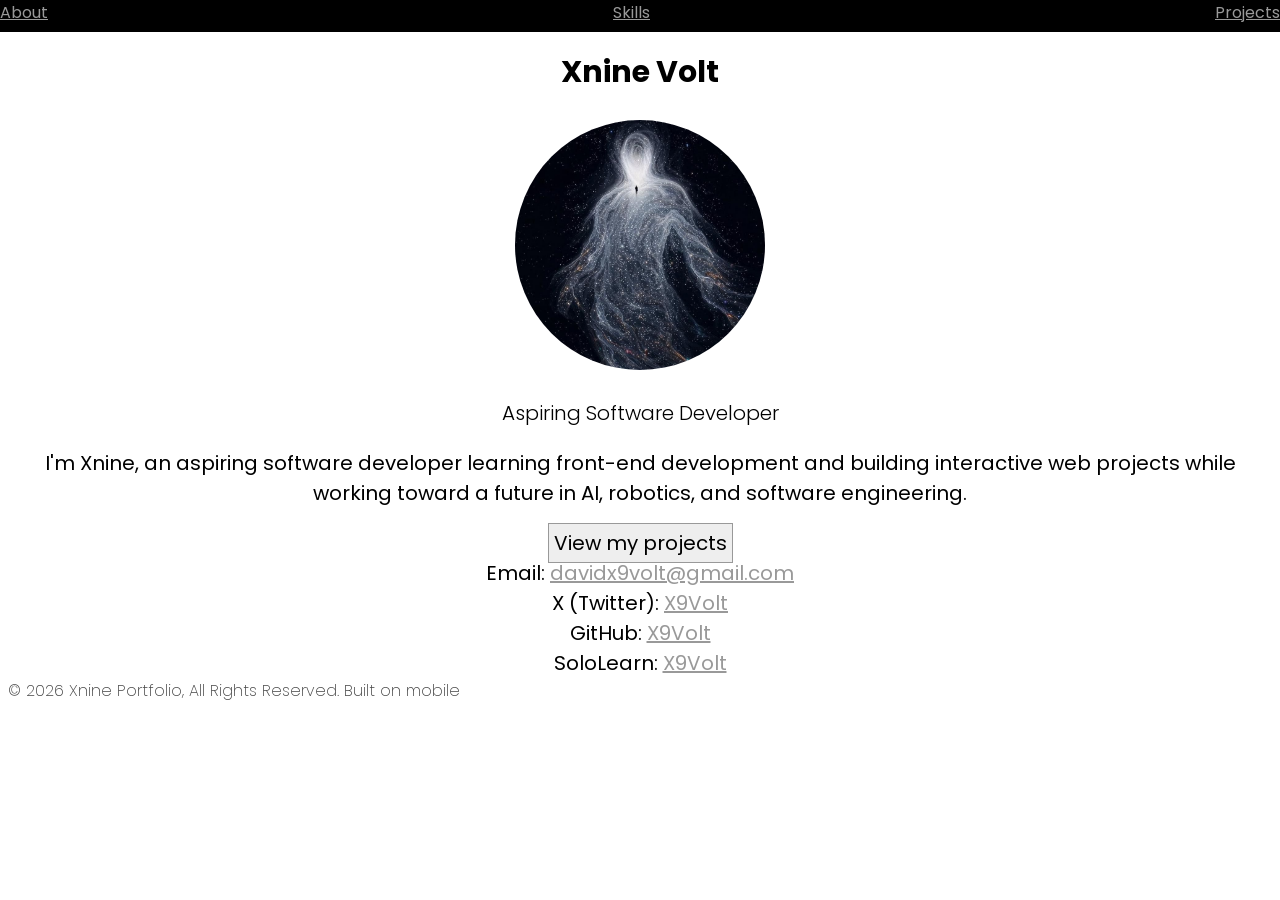
==== index.html @ 0317b636 "Add files via upload" ====
<!DOCTYPE html>

<html>
<head>
  <meta http-equiv="CONTENT-TYPE" content="text/html; charset=UTF-8">
  <link href="https://fonts.googleapis.com/css2?family=Poppins:wght@100;200;300;400;600;700&display=swap" rel="stylesheet">
  <link rel="stylesheet" href="style.css"/>
  <title>Xnine Portfolio</title>
</head>
<body>
  <header>
    <nav>
      <a href="about.html" class="link">About</a>
      <a href="skills.html" class="link">Skills</a>
      <a href="projects.html" class="link">Projects</a>
    </nav>
  </header>
  <main id="homebody">
    <section>
      <h1 id="name">
        Xnine Volt
      </h1>
      <img src="mypic.jpg" id="mypic" alt="Portrait of Xnine Volt">
      <h3 id="intro">Aspiring Software Developer</h3>
      <p>I'm Xnine, an aspiring software developer learning front-end development and building interactive web projects while working toward a future in AI, robotics, and software engineering.</p>
      <a href="projects.html" id="viewlink">View my projects</a>
    </section>
  
    <section id="contact">
      <span>Email: <a href="mailto:davidx9volt@gmail.com">davidx9volt@gmail.com</a></span><br>
      <span>X (Twitter): <a href="https://x.com/xninevolt" target="_blank" rel="noopener">X9Volt</a></span><br>
      <span>GitHub: <a href="https://github.com/X9Volt" target="_blank" rel="noopener">X9Volt</a></span><br>
      <span>SoloLearn: <a href="https://www.sololearn.com/profile/35842480/?ref=app" target="_blank" rel="noopener">X9Volt</a></span>
    </section>
  </main>
  <footer>
    <span>&copy; 2026 Xnine Portfolio, All Rights Reserved.
    </span>
    <span>Built on mobile</span>
  </footer>
</body>
</html>
---- style.css ----
body{
  position: relative;
  font-family: poppins;
}
#mypic{
  width: 250px;
  border-radius: 50%
}
footer{
  color: #444;
  font-weight: 200;
}
#homebody{
  text-align: center;
  font-size: 20px;
}
nav{
  display: flex;
  flex-direction: row;
  justify-content: space-between;
  background-color: #000;
  padding-bottom: 7px;
  position: fixed;
  width: 100%;
  top: 0;
  left: 0;
}
a{
  color: #999;
}
main{
  margin-top: 50px;
}
#viewlink{
  color: #000;
  text-decoration: none;
  border: solid 0.1px #999;
  background-color: #eee;
  padding: 5px;
}
#intro{
  font-weight: 300;
  font-size: 20px;
}
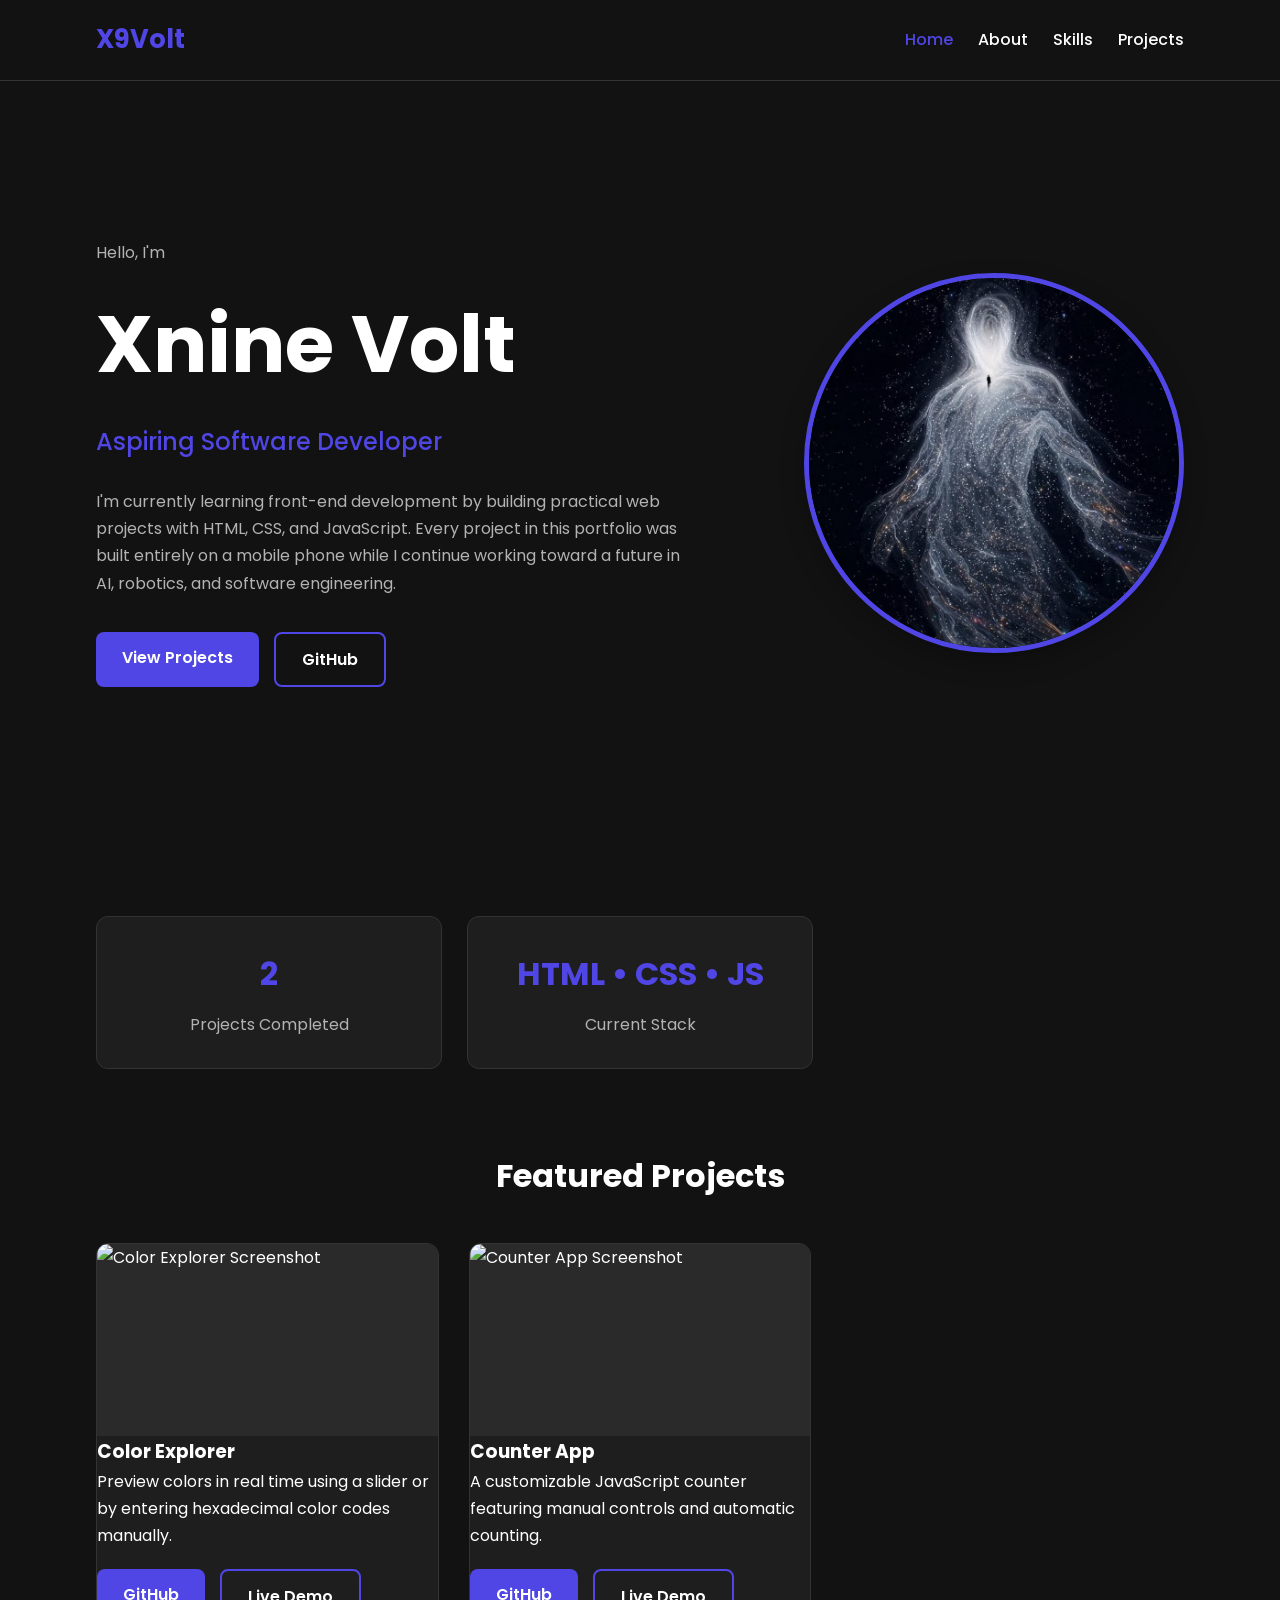
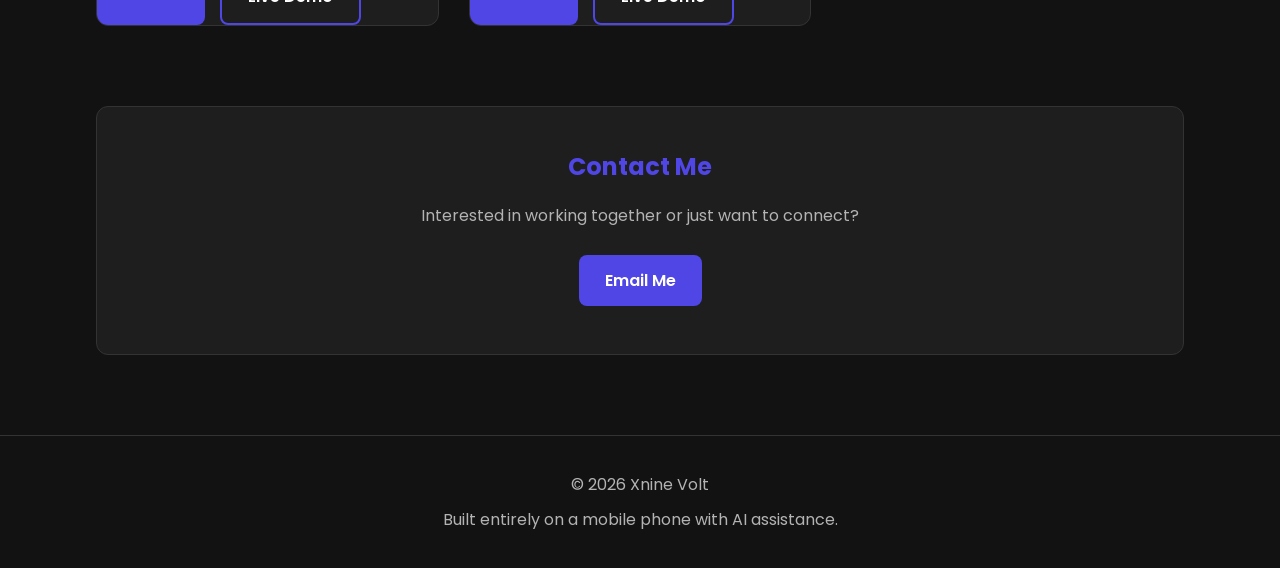
==== commit 6cf1dfa6: "Add files via upload" ====
--- a/index.html
+++ b/index.html
@@ -1,42 +1,308 @@
 <!DOCTYPE html>
-
-<html>
+<html lang="en">
+
 <head>
-  <meta http-equiv="CONTENT-TYPE" content="text/html; charset=UTF-8">
-  <link href="https://fonts.googleapis.com/css2?family=Poppins:wght@100;200;300;400;600;700&display=swap" rel="stylesheet">
-  <link rel="stylesheet" href="style.css"/>
-  <title>Xnine Portfolio</title>
+
+    <meta charset="UTF-8">
+    <meta name="viewport" content="width=device-width, initial-scale=1.0">
+
+    <title>Xnine Volt | Portfolio</title>
+
+    <link rel="preconnect" href="https://fonts.googleapis.com">
+    <link rel="preconnect" href="https://fonts.gstatic.com" crossorigin>
+
+    <link href="https://fonts.googleapis.com/css2?family=Poppins:wght@300;400;500;600;700&display=swap" rel="stylesheet">
+
+    <link rel="stylesheet" href="style.css">
+
 </head>
+
 <body>
-  <header>
-    <nav>
-      <a href="about.html" class="link">About</a>
-      <a href="skills.html" class="link">Skills</a>
-      <a href="projects.html" class="link">Projects</a>
-    </nav>
-  </header>
-  <main id="homebody">
-    <section>
-      <h1 id="name">
-        Xnine Volt
-      </h1>
-      <img src="mypic.jpg" id="mypic" alt="Portrait of Xnine Volt">
-      <h3 id="intro">Aspiring Software Developer</h3>
-      <p>I'm Xnine, an aspiring software developer learning front-end development and building interactive web projects while working toward a future in AI, robotics, and software engineering.</p>
-      <a href="projects.html" id="viewlink">View my projects</a>
-    </section>
-  
-    <section id="contact">
-      <span>Email: <a href="mailto:davidx9volt@gmail.com">davidx9volt@gmail.com</a></span><br>
-      <span>X (Twitter): <a href="https://x.com/xninevolt" target="_blank" rel="noopener">X9Volt</a></span><br>
-      <span>GitHub: <a href="https://github.com/X9Volt" target="_blank" rel="noopener">X9Volt</a></span><br>
-      <span>SoloLearn: <a href="https://www.sololearn.com/profile/35842480/?ref=app" target="_blank" rel="noopener">X9Volt</a></span>
-    </section>
-  </main>
-  <footer>
-    <span>&copy; 2026 Xnine Portfolio, All Rights Reserved.
-    </span>
-    <span>Built on mobile</span>
-  </footer>
+
+    <!-- =======================
+            HEADER
+    ======================== -->
+
+    <header>
+
+        <nav>
+
+            <a href="index.html" class="logo">
+                X9Volt
+            </a>
+
+            <ul class="nav-links">
+
+                <li>
+                    <a href="index.html" class="active">
+                        Home
+                    </a>
+                </li>
+
+                <li>
+                    <a href="about.html">
+                        About
+                    </a>
+                </li>
+
+                <li>
+                    <a href="skills.html">
+                        Skills
+                    </a>
+                </li>
+
+                <li>
+                    <a href="projects.html">
+                        Projects
+                    </a>
+                </li>
+
+            </ul>
+
+        </nav>
+
+    </header>
+
+    <!-- =======================
+            HERO
+    ======================== -->
+
+    <main>
+
+        <section class="hero">
+
+            <div class="hero-text">
+
+                <p class="intro">
+                    Hello, I'm
+                </p>
+
+                <h1>
+                    Xnine Volt
+                </h1>
+
+                <h2>
+                    Aspiring Software Developer
+                </h2>
+
+                <p class="description">
+
+                    I'm currently learning front-end development by building practical web projects with HTML, CSS, and JavaScript.
+
+                    Every project in this portfolio was built entirely on a mobile phone while I continue working toward a future in AI, robotics, and software engineering.
+
+                </p>
+
+                <div class="hero-buttons">
+
+                    <a href="projects.html" class="btn">
+                        View Projects
+                    </a>
+
+                    <a href="https://github.com/X9Volt"
+                        target="_blank"
+                        class="btn secondary">
+
+                        GitHub
+
+                    </a>
+
+                </div>
+
+            </div>
+
+            <div class="hero-image">
+
+                <img
+                    src="mypic.jpg"
+                    alt="Portrait of Xnine Volt">
+
+            </div>
+
+        </section>
+
+        <!-- =======================
+            QUICK STATS
+        ======================== -->
+
+        <section class="stats">
+
+            <div class="stat-card">
+
+                <h3>
+                    2
+                </h3>
+
+                <p>
+                    Projects Completed
+                </p>
+
+            </div>
+
+            <div class="stat-card">
+
+                <h3>
+                    HTML • CSS • JS
+                </h3>
+
+                <p>
+                    Current Stack
+                </p>
+
+            </div>
+
+
+
+        </section>
+
+        <!-- =======================
+            FEATURED PROJECTS
+        ======================== -->
+
+        <section class="featured">
+
+            <h2>
+                Featured Projects
+            </h2>
+
+            <div class="project-grid">
+
+                <article class="project-card">
+
+                    <!-- Replace with screenshot -->
+
+                    <img
+                        src="images/color-explorer.png"
+                        alt="Color Explorer Screenshot"
+                        class="project-image">
+
+                    <h3>
+                        Color Explorer
+                    </h3>
+
+                    <p>
+
+                        Preview colors in real time using a slider or by entering hexadecimal color codes manually.
+
+                    </p>
+
+                    <div class="project-buttons">
+
+                        <a
+                            href="https://github.com/X9Volt/color-explorer"
+                            target="_blank"
+                            class="btn">
+
+                            GitHub
+
+                        </a>
+
+                        <a
+                            href="https://color-explorer-psi.vercel.app/"
+                            target="_blank"
+                            class="btn secondary">
+
+                            Live Demo
+
+                        </a>
+
+                    </div>
+
+                </article>
+
+                <article class="project-card">
+
+                    <!-- Replace with screenshot -->
+
+                    <img
+                        src="images/counter-app.png"
+                        alt="Counter App Screenshot"
+                        class="project-image">
+
+                    <h3>
+                        Counter App
+                    </h3>
+
+                    <p>
+
+                        A customizable JavaScript counter featuring manual controls and automatic counting.
+
+                    </p>
+
+                    <div class="project-buttons">
+
+                        <a
+                            href="https://github.com/X9Volt/Counter-app"
+                            target="_blank"
+                            class="btn">
+
+                            GitHub
+
+                        </a>
+
+                        <a
+                            href="https://counter-app-one-silk.vercel.app/"
+                            target="_blank"
+                            class="btn secondary">
+
+                            Live Demo
+
+                        </a>
+
+                    </div>
+
+                </article>
+
+            </div>
+
+        </section>
+        
+        <!-- =======================
+        CONTACT
+======================= -->
+
+<section class="contact">
+
+    <h2>
+        Contact Me
+    </h2>
+
+    <p>
+        Interested in working together or just want to connect?
+    </p>
+
+    <a href="mailto:davidx9volt@gmail.com" class="btn">
+
+        Email Me
+
+    </a>
+
+</section>
+
+    </main>
+
+    <!-- =======================
+            FOOTER
+    ======================== -->
+
+    <footer>
+
+        <p>
+
+            © 2026 Xnine Volt
+
+        </p>
+
+        <p>
+
+            Built entirely on a mobile phone with AI assistance.
+
+        </p>
+
+    </footer>
+
+    <script src="script.js"></script>
+
 </body>
-</html>
+
+</html>
--- a/style.css
+++ b/style.css
@@ -1,45 +1,889 @@
+/* ==========================================
+   XNINE VOLT PORTFOLIO V2
+   Part 1 - Foundation
+========================================== */
+
+/* ---------- Google Font ---------- */
+
+@import url('https://fonts.googleapis.com/css2?family=Poppins:wght@300;400;500;600;700&display=swap');
+
+/* ---------- CSS Variables ---------- */
+
+:root{
+
+    --bg-color:#121212;
+    --surface:#1E1E1E;
+
+    --primary:#4F46E5;
+    --primary-hover:#6366F1;
+
+    --text:#FFFFFF;
+    --text-secondary:#B3B3B3;
+
+    --border:#333333;
+
+    --shadow:0 10px 25px rgba(0,0,0,.25);
+
+    --radius:12px;
+
+    --transition:.3s ease;
+
+}
+
+/* ---------- Reset ---------- */
+
+*{
+
+    margin:0;
+    padding:0;
+    box-sizing:border-box;
+
+}
+
+html{
+
+    scroll-behavior:smooth;
+
+}
+
 body{
-  position: relative;
-  font-family: poppins;
-}
-#mypic{
-  width: 250px;
-  border-radius: 50%
-}
+
+    font-family:"Poppins",sans-serif;
+
+    background:var(--bg-color);
+
+    color:var(--text);
+
+    line-height:1.7;
+
+}
+
+/* ---------- General ---------- */
+
+img{
+
+    display:block;
+
+    max-width:100%;
+
+}
+
+a{
+
+    text-decoration:none;
+
+}
+
+ul{
+
+    list-style:none;
+
+}
+
+main{
+
+    width:min(90%,1100px);
+
+    margin:auto;
+
+}
+
+.page{
+
+    padding:60px 0;
+
+}
+
+.page-title{
+
+    text-align:center;
+
+    font-size:2.5rem;
+
+    margin-bottom:15px;
+
+}
+
+.page-description{
+
+    text-align:center;
+
+    color:var(--text-secondary);
+
+    max-width:700px;
+
+    margin:0 auto 50px;
+
+}
+
+/* ==========================================
+                HEADER
+========================================== */
+
+header{
+
+    width:100%;
+
+    border-bottom:1px solid var(--border);
+
+    background:var(--bg-color);
+
+    position:sticky;
+
+    top:0;
+
+    z-index:1000;
+
+}
+
+nav{
+
+    width:min(90%,1100px);
+
+    margin:auto;
+
+    display:flex;
+
+    justify-content:space-between;
+
+    align-items:center;
+
+    padding:18px 0;
+
+}
+
+.logo{
+
+    font-size:1.6rem;
+
+    font-weight:700;
+
+    color:var(--primary);
+
+}
+
+.nav-links{
+
+    display:flex;
+
+    gap:25px;
+
+}
+
+.nav-links a{
+
+    color:var(--text);
+
+    font-weight:500;
+
+    transition:var(--transition);
+
+}
+
+.nav-links a:hover{
+
+    color:var(--primary);
+
+}
+
+.active{
+
+    color:var(--primary)!important;
+
+}
+
+/* ==========================================
+                HERO
+========================================== */
+
+.hero{
+
+    min-height:90vh;
+
+    display:flex;
+
+    flex-direction:column-reverse;
+
+    justify-content:center;
+
+    align-items:center;
+
+    gap:45px;
+
+}
+
+.hero-text{
+
+    text-align:center;
+
+}
+
+.intro{
+
+    color:var(--text-secondary);
+
+    margin-bottom:10px;
+
+}
+
+.hero h1{
+
+    font-size:3.3rem;
+
+    margin-bottom:10px;
+
+}
+
+.hero h2{
+
+    color:var(--primary);
+
+    font-weight:500;
+
+    margin-bottom:25px;
+
+}
+
+.description{
+
+    color:var(--text-secondary);
+
+    max-width:600px;
+
+}
+
+.hero-image img{
+
+    width:240px;
+
+    border-radius:50%;
+
+    border:5px solid var(--primary);
+
+    box-shadow:var(--shadow);
+
+}
+
+/* ==========================================
+                BUTTONS
+========================================== */
+
+.hero-buttons{
+
+    display:flex;
+
+    justify-content:center;
+
+    gap:15px;
+
+    margin-top:35px;
+
+    flex-wrap:wrap;
+
+}
+
+.btn{
+
+    display:inline-block;
+
+    background:var(--primary);
+
+    color:white;
+
+    padding:12px 26px;
+
+    border-radius:8px;
+
+    transition:var(--transition);
+
+    font-weight:600;
+
+}
+
+.btn:hover{
+
+    background:var(--primary-hover);
+
+    transform:translateY(-3px);
+
+}
+
+.secondary{
+
+    background:transparent;
+
+    border:2px solid var(--primary);
+
+}
+
+.secondary:hover{
+
+    background:var(--primary);
+
+}
+
+/* ==========================================
+                HOME STATS
+========================================== */
+
+.stats{
+
+    display:grid;
+
+    grid-template-columns:1fr;
+
+    gap:25px;
+
+    margin:70px 0;
+
+}
+
+.stat-card{
+
+    background:var(--surface);
+
+    border:1px solid var(--border);
+
+    border-radius:var(--radius);
+
+    padding:30px 20px;
+
+    text-align:center;
+
+    transition:var(--transition);
+
+}
+
+.stat-card:hover{
+
+    transform:translateY(-6px);
+
+    box-shadow:var(--shadow);
+
+}
+
+.stat-card h3{
+
+    font-size:2rem;
+
+    color:var(--primary);
+
+    margin-bottom:10px;
+
+}
+
+.stat-card p{
+
+    color:var(--text-secondary);
+
+}
+
+/* ==========================================
+                CARDS
+========================================== */
+
+.cards{
+
+    display:grid;
+
+    gap:25px;
+
+}
+
+.card{
+
+    background:var(--surface);
+
+    border:1px solid var(--border);
+
+    border-radius:var(--radius);
+
+    padding:30px;
+
+    transition:var(--transition);
+
+}
+
+.card:hover{
+
+    transform:translateY(-6px);
+
+    box-shadow:var(--shadow);
+
+}
+
+.card h2{
+
+    color:var(--primary);
+
+    margin-bottom:18px;
+
+}
+
+.card p{
+
+    color:var(--text-secondary);
+
+}
+
+.card ul{
+
+    padding-left:20px;
+
+}
+
+.card li{
+
+    margin-bottom:12px;
+
+    list-style:disc;
+
+}
+
+/* ==========================================
+            FEATURED PROJECTS
+========================================== */
+
+.featured{
+
+    margin:80px 0;
+
+}
+
+.featured h2{
+
+    text-align:center;
+
+    margin-bottom:40px;
+
+    font-size:2rem;
+
+}
+
+/* ==========================================
+            PROJECT GRID
+========================================== */
+
+.project-grid{
+
+    display:grid;
+
+    gap:30px;
+
+}
+
+.project-card{
+
+    background:var(--surface);
+
+    border:1px solid var(--border);
+
+    border-radius:var(--radius);
+
+    overflow:hidden;
+
+    transition:var(--transition);
+
+}
+
+.project-card:hover{
+
+    transform:translateY(-8px);
+
+    box-shadow:var(--shadow);
+
+}
+
+.project-image{
+
+    width:100%;
+
+    aspect-ratio:16/9;
+
+    object-fit:cover;
+
+    background:#2a2a2a;
+
+}
+
+/* Screenshot placeholder */
+
+.project-image-placeholder{
+
+    width:100%;
+
+    aspect-ratio:16/9;
+
+    display:flex;
+
+    justify-content:center;
+
+    align-items:center;
+
+    background:#2a2a2a;
+
+    color:var(--text-secondary);
+
+    font-size:.95rem;
+
+}
+
+.project-content{
+
+    padding:25px;
+
+}
+
+.project-content h2,
+
+.project-content h3{
+
+    margin-bottom:15px;
+
+    color:var(--primary);
+
+}
+
+.project-content p{
+
+    color:var(--text-secondary);
+
+    margin-bottom:15px;
+
+}
+
+.project-buttons{
+
+    display:flex;
+
+    gap:15px;
+
+    margin-top:20px;
+
+    flex-wrap:wrap;
+
+}
+
+/* ==========================================
+                FOOTER
+========================================== */
+
 footer{
-  color: #444;
-  font-weight: 200;
-}
-#homebody{
-  text-align: center;
-  font-size: 20px;
-}
-nav{
-  display: flex;
-  flex-direction: row;
-  justify-content: space-between;
-  background-color: #000;
-  padding-bottom: 7px;
-  position: fixed;
-  width: 100%;
-  top: 0;
-  left: 0;
-}
-a{
-  color: #999;
-}
+
+    border-top:1px solid var(--border);
+
+    text-align:center;
+
+    padding:35px 20px;
+
+    margin-top:80px;
+
+}
+
+footer p{
+
+    color:var(--text-secondary);
+
+}
+
+footer p:first-child{
+
+    margin-bottom:8px;
+
+}
+
+/* ==========================================
+          RESPONSIVE DESIGN
+========================================== */
+
+
+/* ---------- Tablet ---------- */
+
+@media(min-width:768px){
+
+    .hero{
+
+        flex-direction:row;
+
+        justify-content:space-between;
+
+        min-height:85vh;
+
+    }
+
+
+    .hero-text{
+
+        text-align:left;
+
+    }
+
+
+    .hero-buttons{
+
+        justify-content:flex-start;
+
+    }
+
+
+    .hero h1{
+
+        font-size:4rem;
+
+    }
+
+
+    .hero-image img{
+
+        width:320px;
+
+    }
+
+
+    .stats{
+
+        grid-template-columns:repeat(3,1fr);
+
+    }
+
+
+    .cards{
+
+        grid-template-columns:repeat(2,1fr);
+
+    }
+
+
+    .project-grid{
+
+        grid-template-columns:repeat(2,1fr);
+
+    }
+
+}
+
+
+/* ---------- Desktop ---------- */
+
+@media(min-width:1024px){
+
+    main{
+
+        width:min(85%,1200px);
+
+    }
+
+
+    nav{
+
+        width:min(85%,1200px);
+
+    }
+
+
+    .hero h1{
+
+        font-size:5rem;
+
+    }
+
+
+    .hero-image img{
+
+        width:380px;
+
+    }
+
+
+    .cards{
+
+        grid-template-columns:repeat(3,1fr);
+
+    }
+
+
+    .project-grid{
+
+        grid-template-columns:repeat(3,1fr);
+
+    }
+
+}
+
+
+/* ==========================================
+              EXTRA POLISH
+========================================== */
+
+
+/* Image Hover */
+
+.project-image{
+
+    transition:var(--transition);
+
+}
+
+
+.project-card:hover .project-image{
+
+    transform:scale(1.05);
+
+}
+
+
+/* Button Animation */
+
+.btn{
+
+    position:relative;
+
+    overflow:hidden;
+
+}
+
+
+.btn::after{
+
+    content:"";
+
+    position:absolute;
+
+    top:0;
+
+    left:-100%;
+
+    width:100%;
+
+    height:100%;
+
+    background:rgba(255,255,255,.15);
+
+    transition:.4s;
+
+}
+
+
+.btn:hover::after{
+
+    left:100%;
+
+}
+
+
+/* Smooth page appearance */
+
 main{
-  margin-top: 50px;
-}
-#viewlink{
-  color: #000;
-  text-decoration: none;
-  border: solid 0.1px #999;
-  background-color: #eee;
-  padding: 5px;
-}
-#intro{
-  font-weight: 300;
-  font-size: 20px;
-}
-
+
+    animation:fadeIn .6s ease;
+
+}
+
+
+@keyframes fadeIn{
+
+    from{
+
+        opacity:0;
+
+        transform:translateY(20px);
+
+    }
+
+
+    to{
+
+        opacity:1;
+
+        transform:translateY(0);
+
+    }
+
+}
+
+
+/* Better mobile navigation spacing */
+
+@media(max-width:600px){
+
+    nav{
+
+        flex-direction:column;
+
+        gap:15px;
+
+    }
+
+
+    .nav-links{
+
+        gap:15px;
+
+        flex-wrap:wrap;
+
+        justify-content:center;
+
+    }
+
+
+    .hero h1{
+
+        font-size:2.5rem;
+
+    }
+
+
+    .page-title{
+
+        font-size:2rem;
+
+    }
+
+
+    .card,
+
+    .project-content{
+
+        padding:20px;
+
+    }
+
+}
+
+/* ==========================================
+                CONTACT
+========================================== */
+
+.contact{
+
+    text-align:center;
+
+    background:var(--surface);
+
+    border:1px solid var(--border);
+
+    border-radius:var(--radius);
+
+    padding:40px 20px;
+
+    margin:80px 0;
+
+}
+
+
+.contact h2{
+
+    color:var(--primary);
+
+    margin-bottom:15px;
+
+}
+
+
+.contact p{
+
+    color:var(--text-secondary);
+
+    margin-bottom:25px;
+
+}
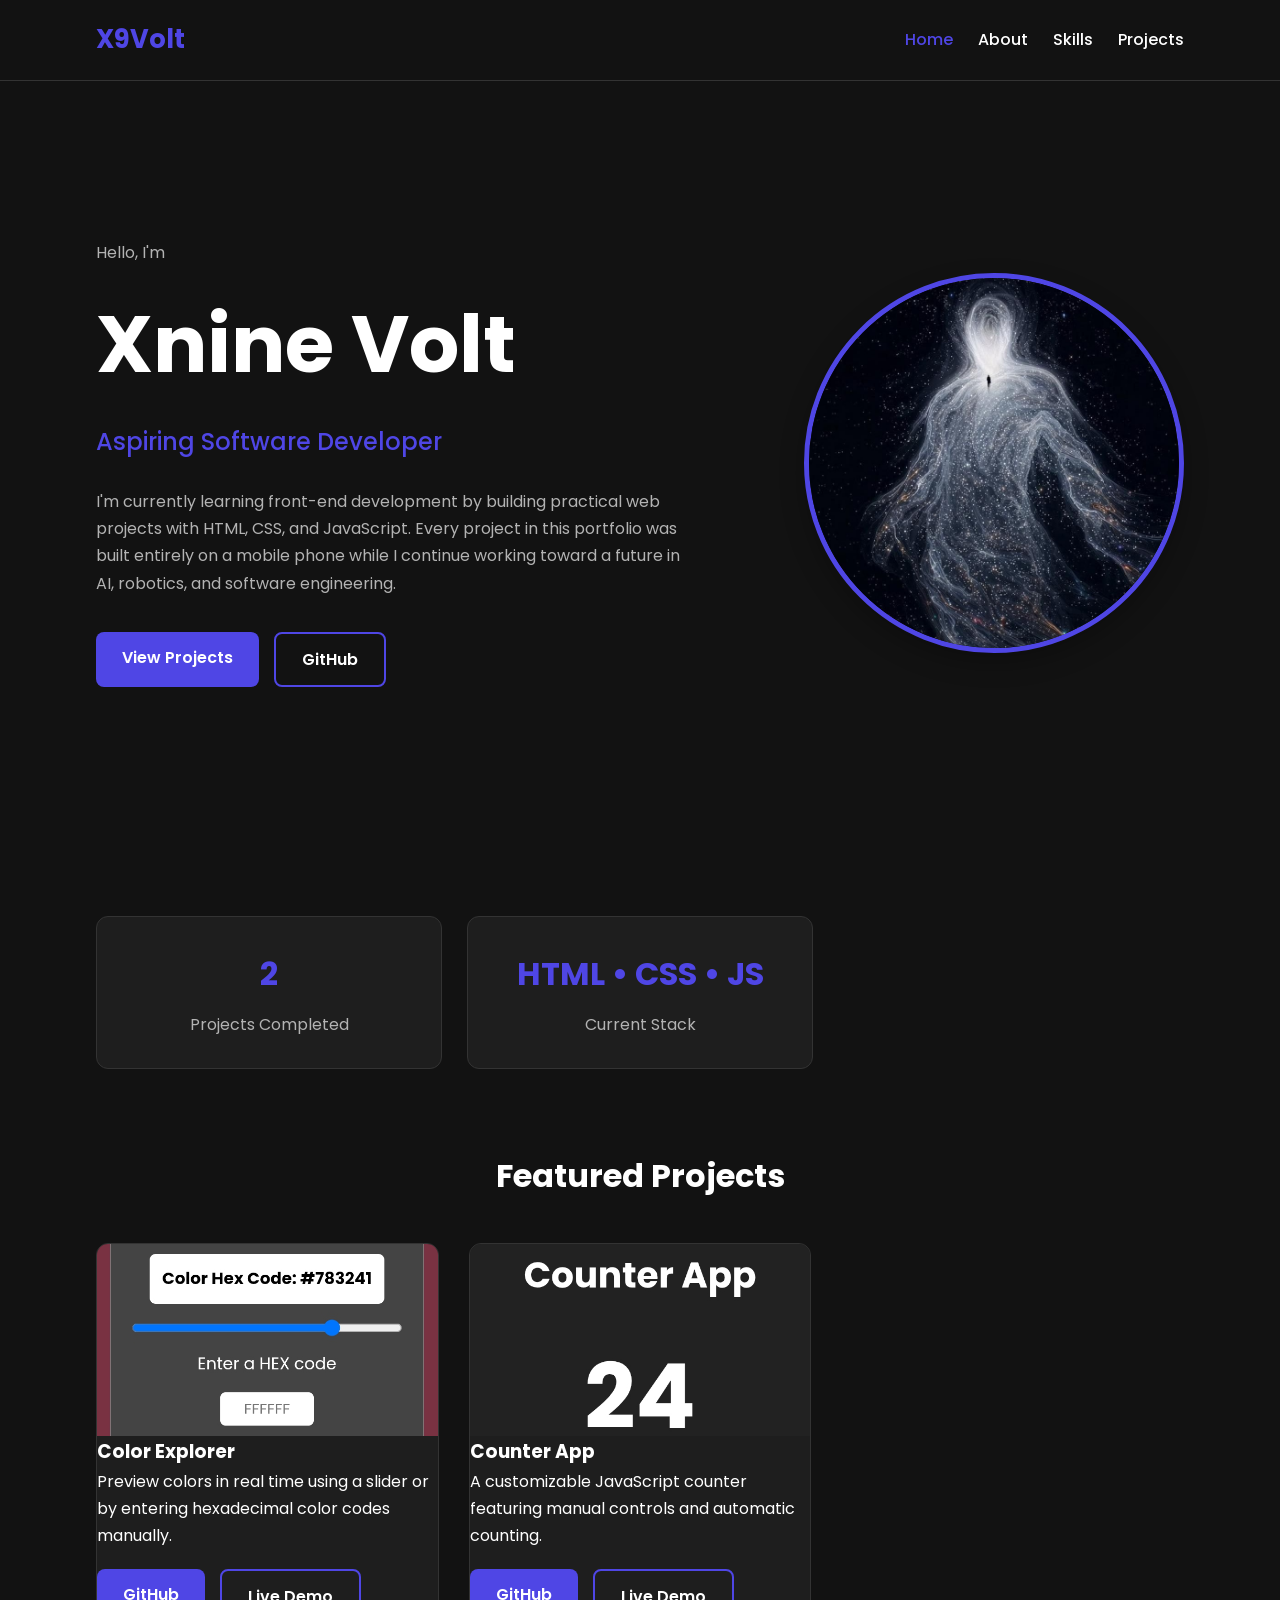
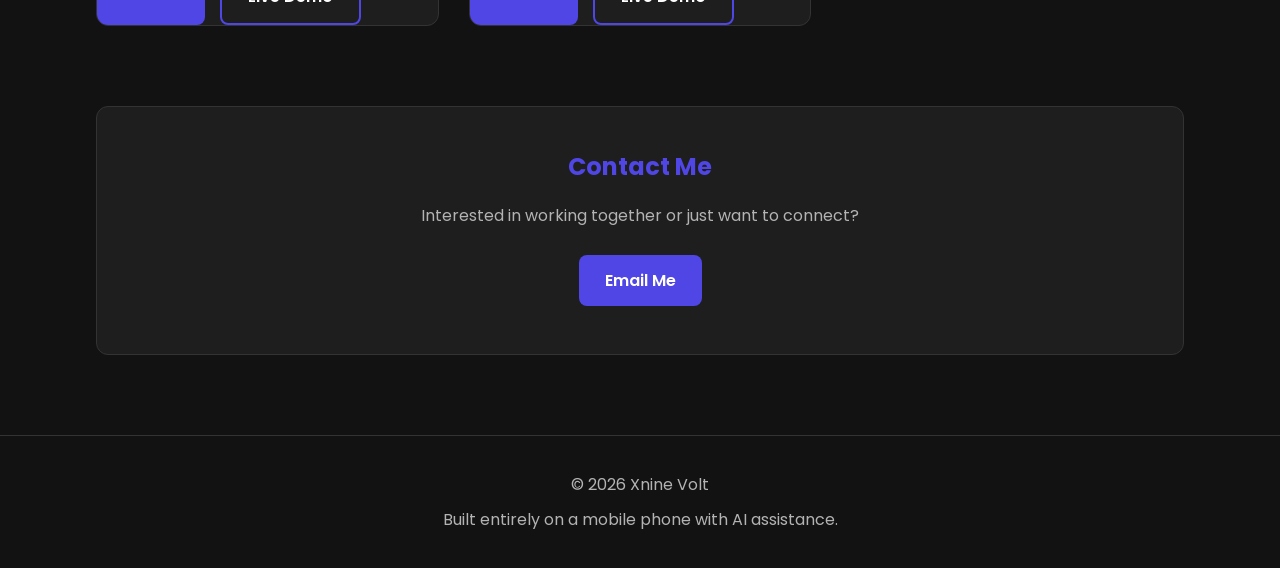
==== commit 2318cd00: "Update image source paths in index.html" ====
--- a/index.html
+++ b/index.html
@@ -172,7 +172,7 @@
                     <!-- Replace with screenshot -->
 
                     <img
-                        src="images/color-explorer.png"
+                        src="color-explorer.png"
                         alt="Color Explorer Screenshot"
                         class="project-image">
 
@@ -215,7 +215,7 @@
                     <!-- Replace with screenshot -->
 
                     <img
-                        src="images/counter-app.png"
+                        src="counter-app.png"
                         alt="Counter App Screenshot"
                         class="project-image">
 
@@ -305,4 +305,4 @@
 
 </body>
 
-</html>+</html>
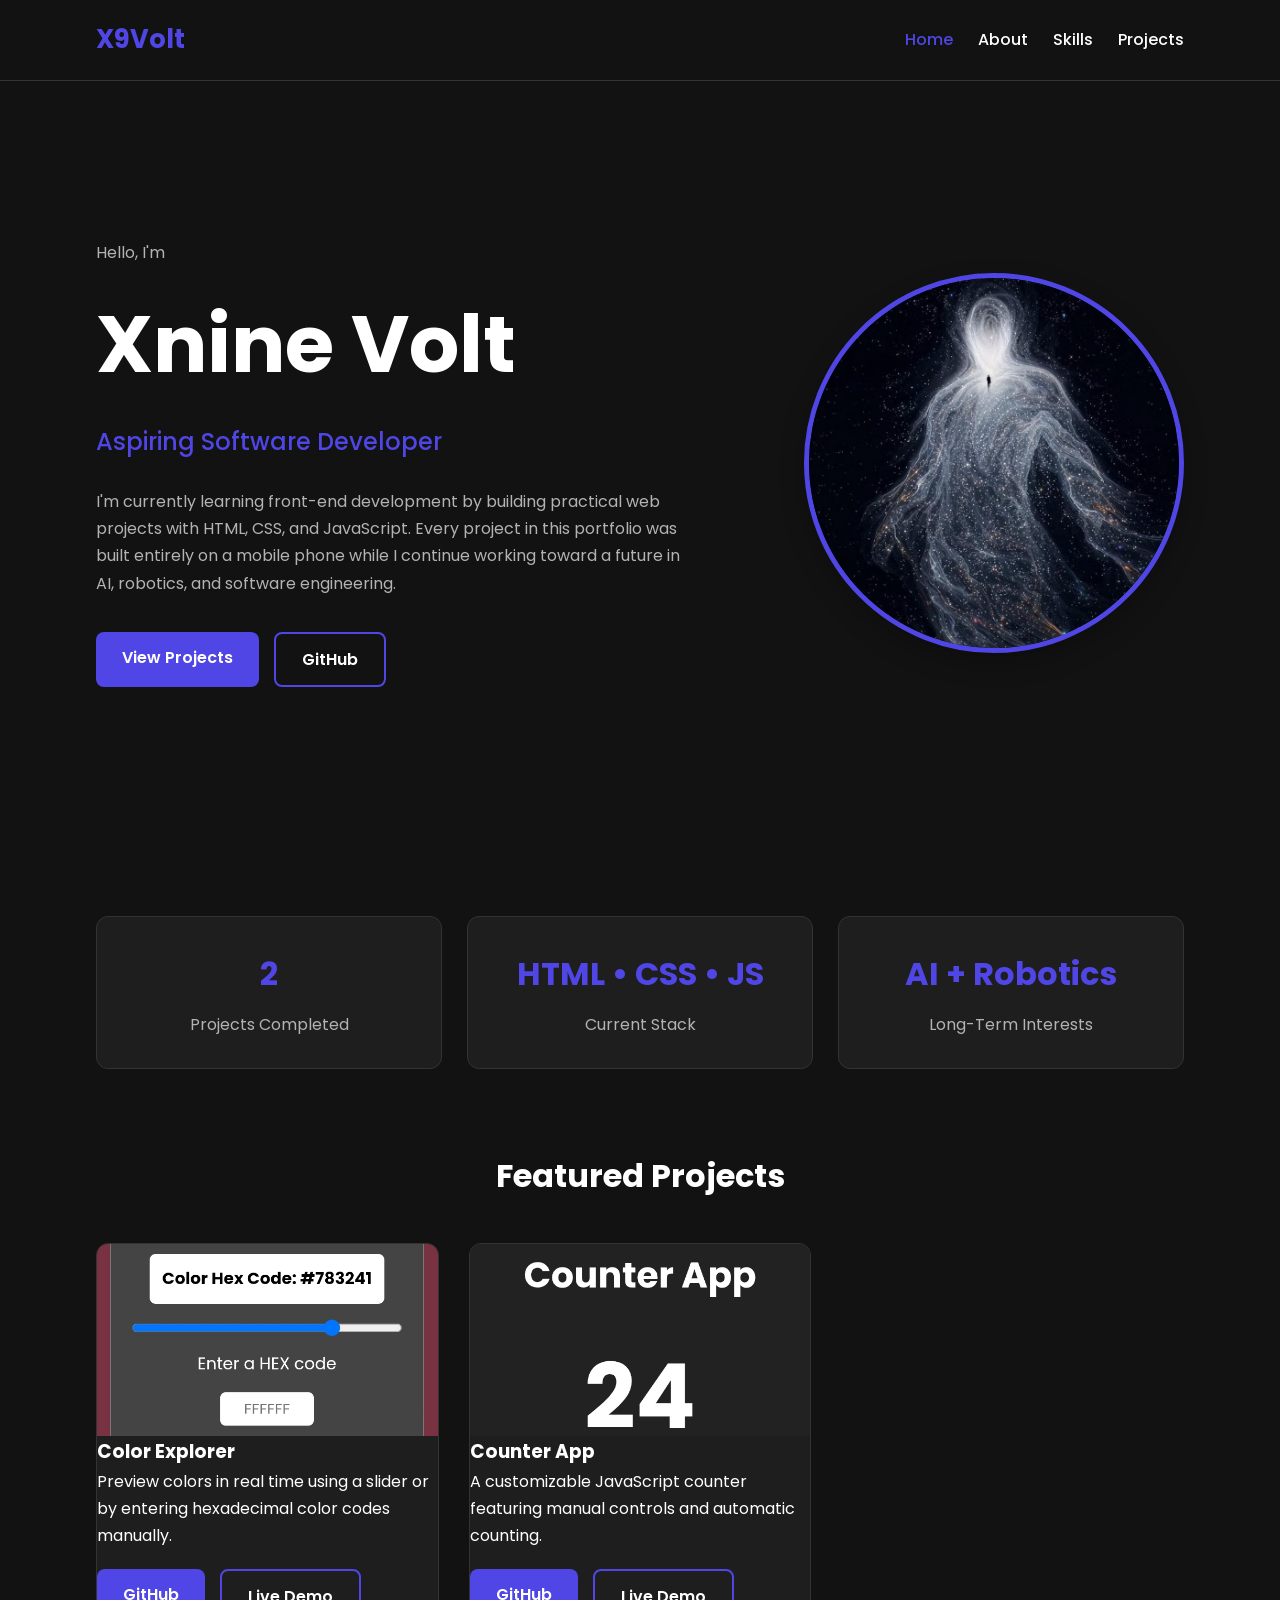
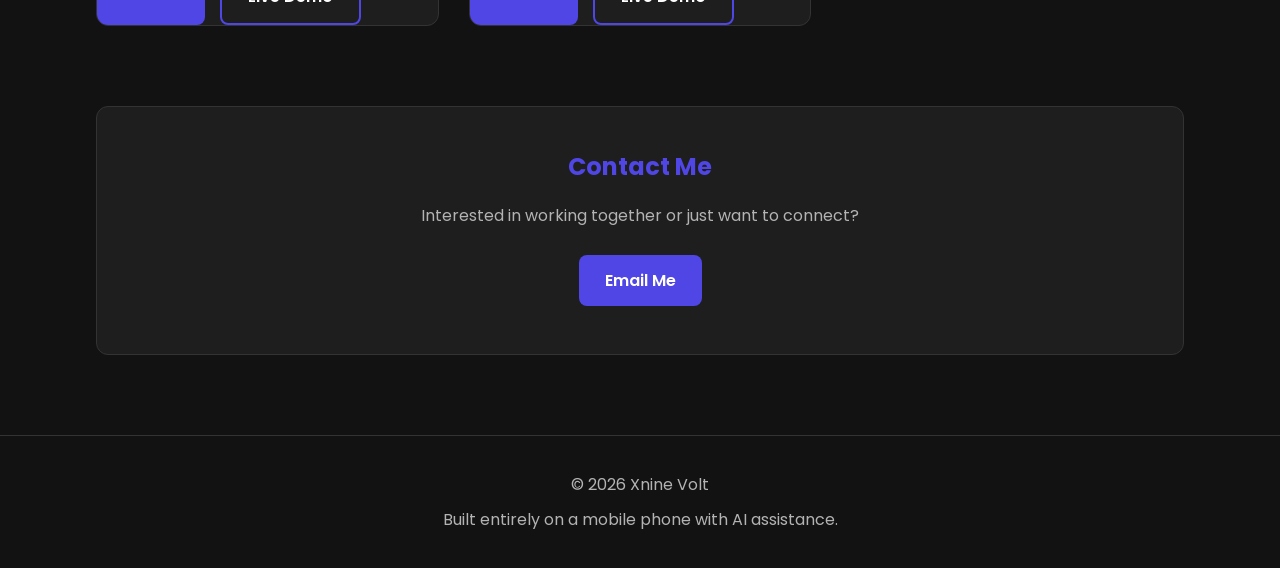
==== commit 50c035fa: "Add AI & Robotics section to index.html" ====
--- a/index.html
+++ b/index.html
@@ -151,7 +151,17 @@
 
             </div>
 
-
+            <div class="stat-card">
+
+    <h3>
+        AI + Robotics
+    </h3>
+
+    <p>
+        Long-Term Interests
+    </p>
+
+            </div>
 
         </section>
 
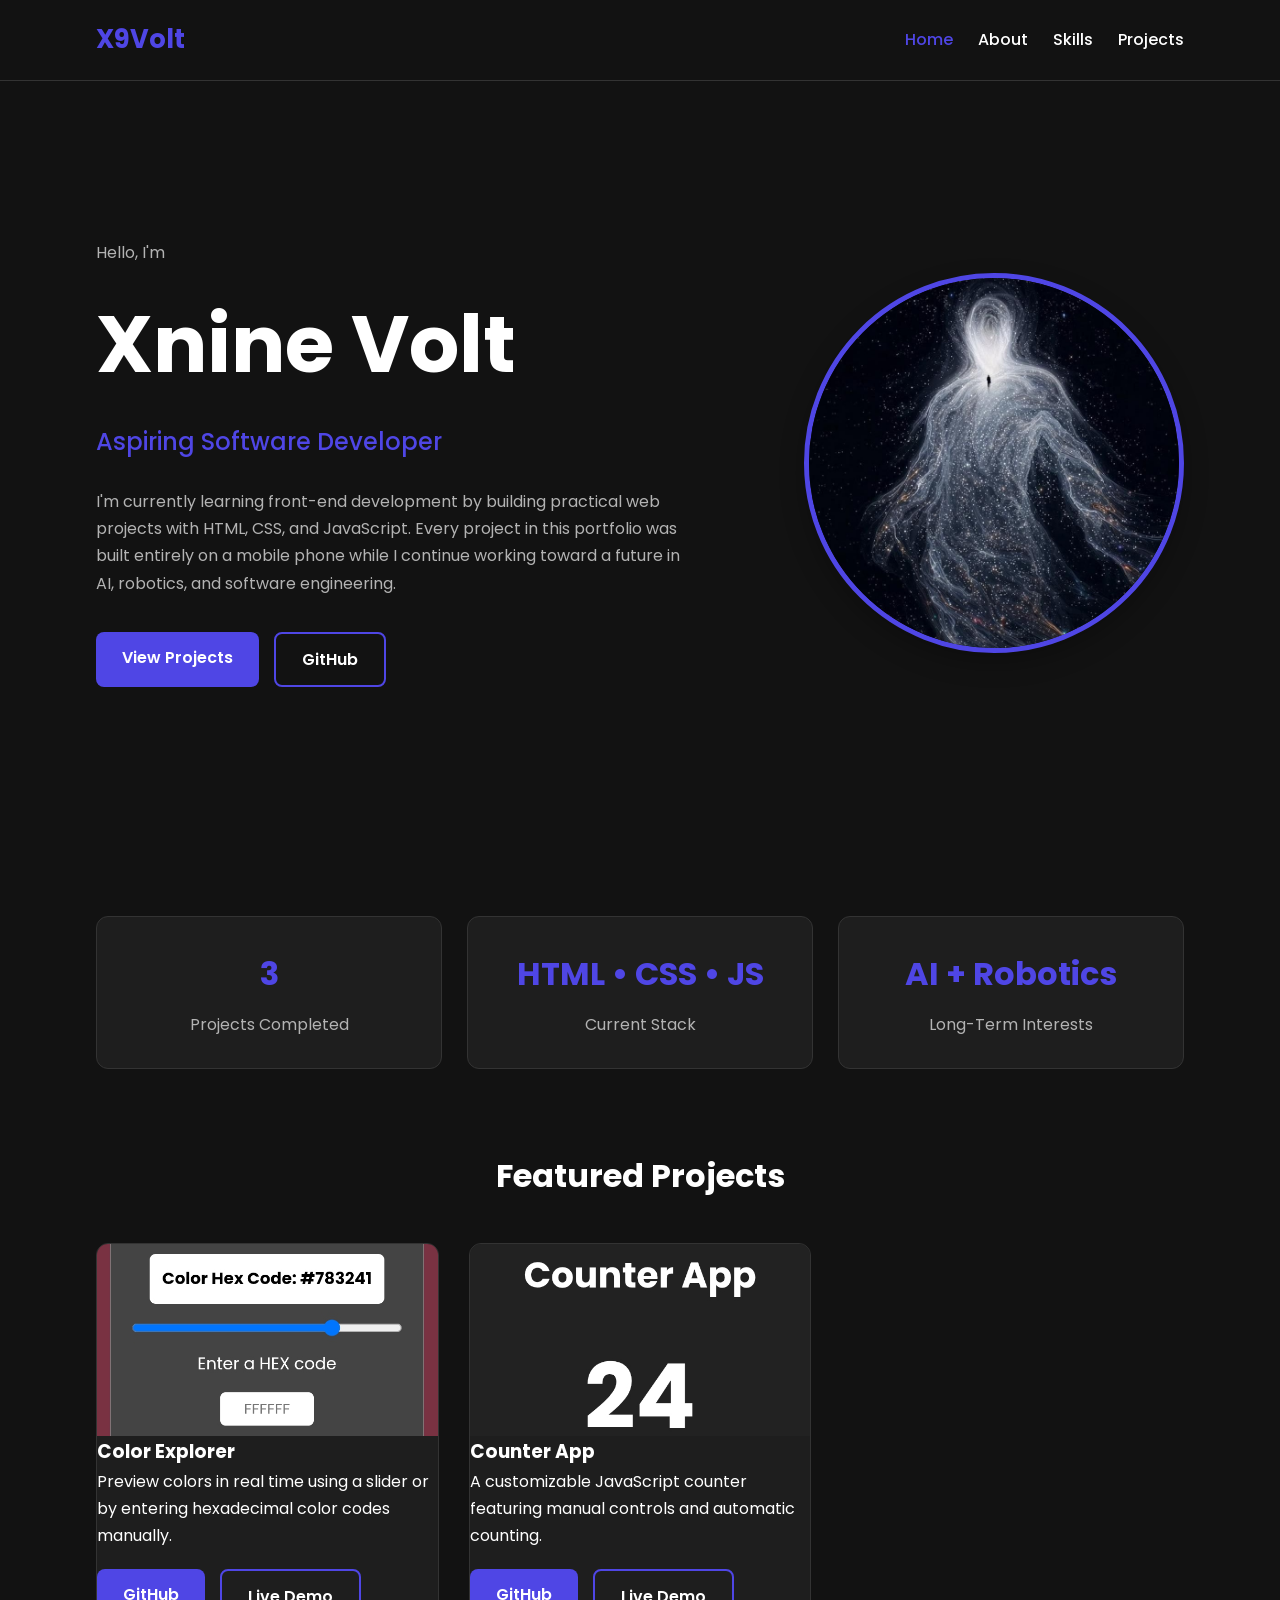
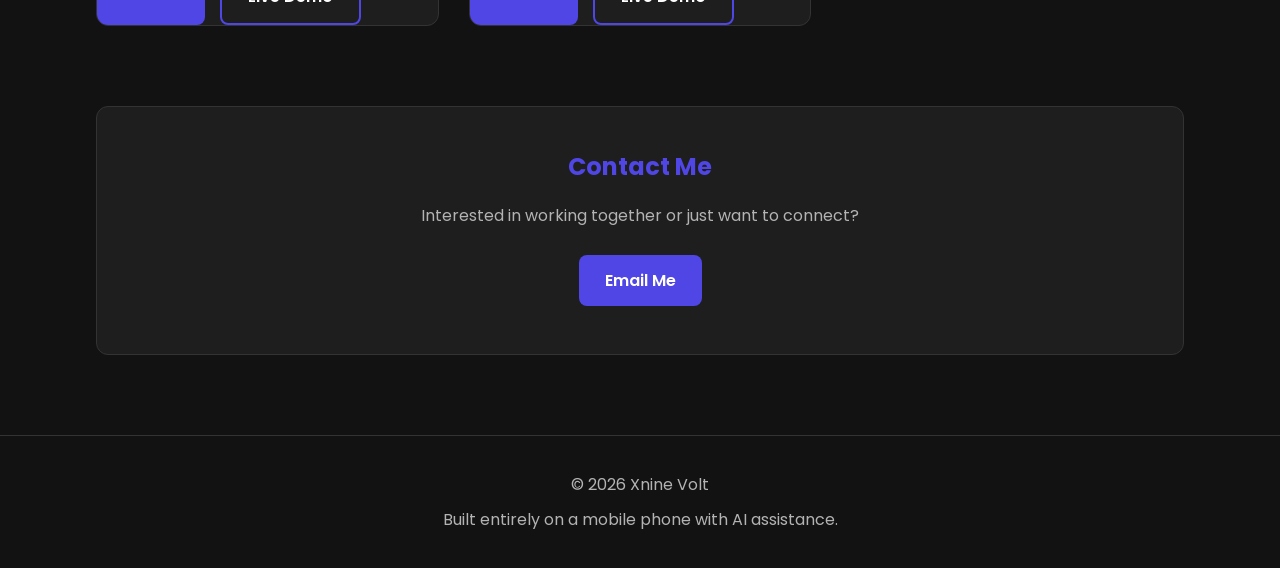
==== commit e92362a9: "Update projects completed count from 2 to 3" ====
--- a/index.html
+++ b/index.html
@@ -130,7 +130,7 @@
             <div class="stat-card">
 
                 <h3>
-                    2
+                    3
                 </h3>
 
                 <p>
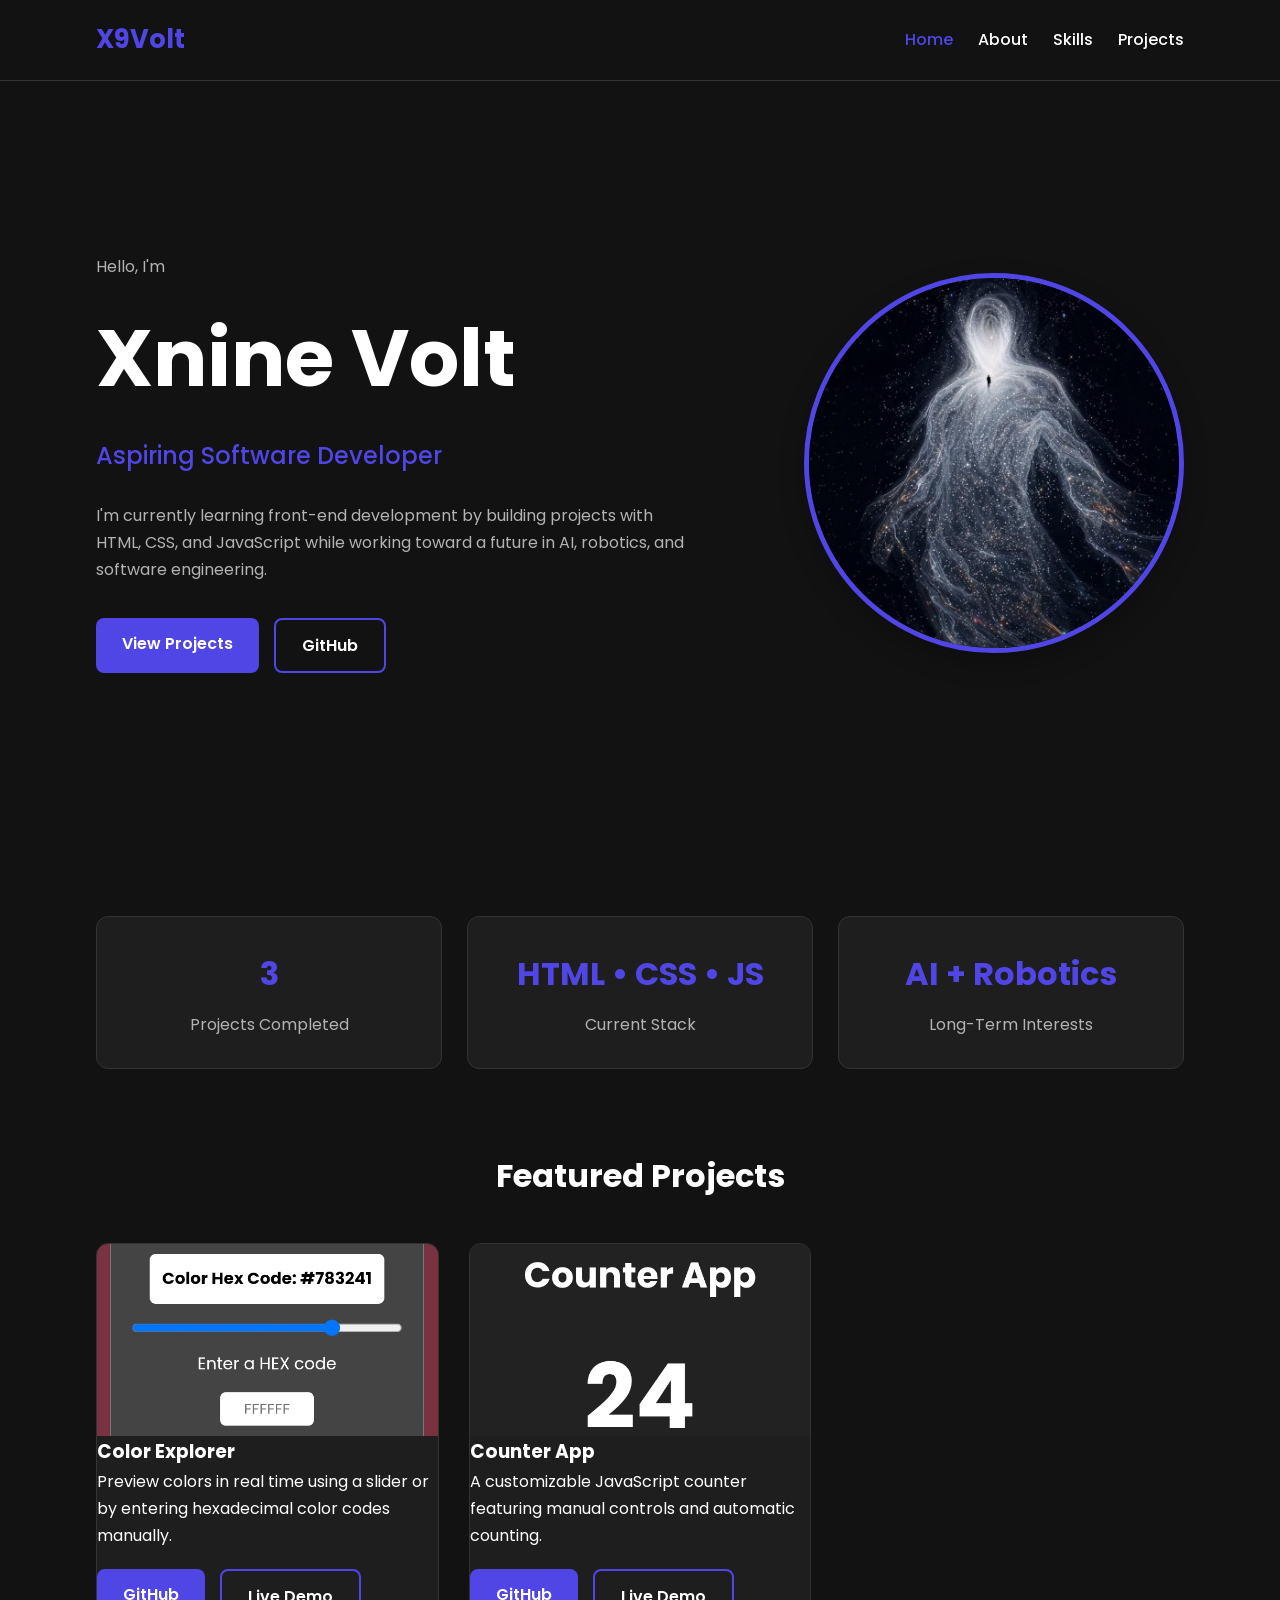
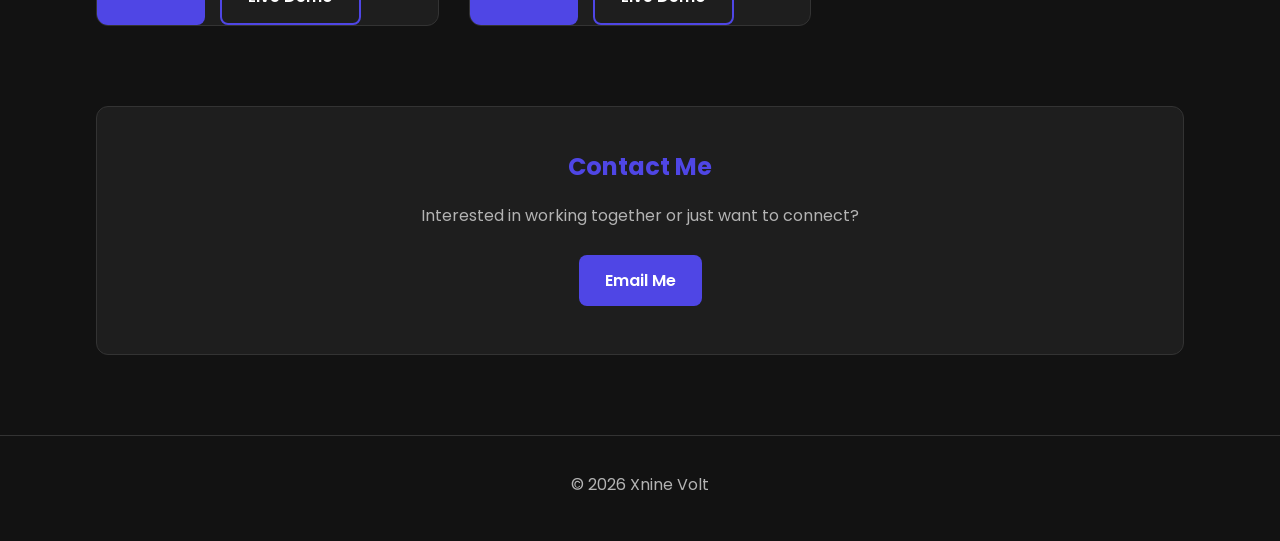
==== commit cc1121ab: "Revise project description and footer content Updated project description to reflect current learnin" ====
--- a/index.html
+++ b/index.html
@@ -87,9 +87,7 @@
 
                 <p class="description">
 
-                    I'm currently learning front-end development by building practical web projects with HTML, CSS, and JavaScript.
-
-                    Every project in this portfolio was built entirely on a mobile phone while I continue working toward a future in AI, robotics, and software engineering.
+                    I'm currently learning front-end development by building projects with HTML, CSS, and JavaScript while working toward a future in AI, robotics, and software engineering.
 
                 </p>
 
@@ -303,12 +301,6 @@
 
         </p>
 
-        <p>
-
-            Built entirely on a mobile phone with AI assistance.
-
-        </p>
-
     </footer>
 
     <script src="script.js"></script>
